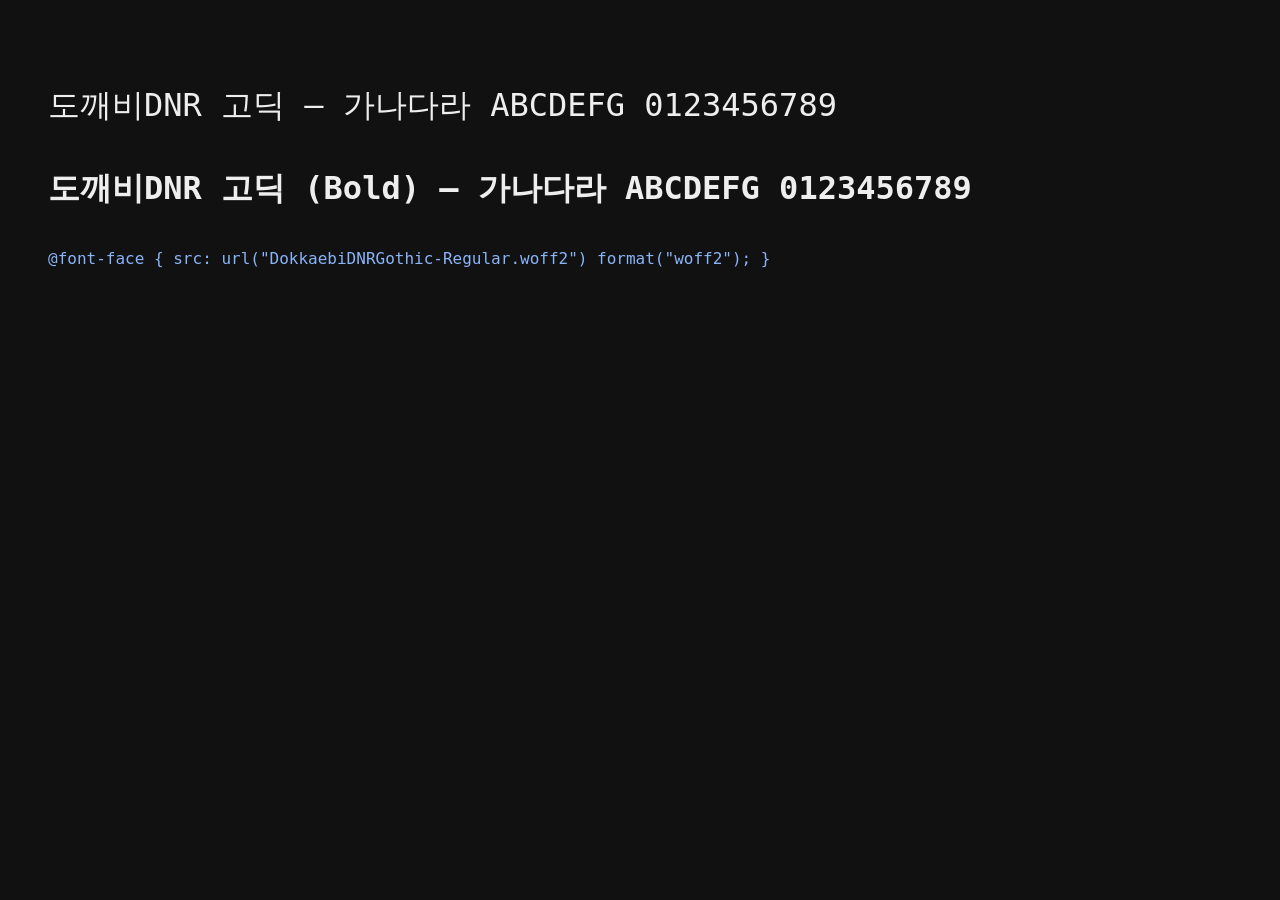
==== web/index.html @ 87e8d24d "Point scripts/CI/docs at the fixed PC-98 reference and frozen library The actual code+docs half of t" ====
<!DOCTYPE html>
<html lang="ko">
<head>
<meta charset="utf-8">
<title>도깨비DNR 고딕</title>
<style>
  @font-face {
    font-family: "Dokkaebi DNR Gothic";
    src: url("DokkaebiDNRGothic-Regular.woff2") format("woff2");
    font-weight: 400;
  }
  @font-face {
    font-family: "Dokkaebi DNR Gothic";
    src: url("DokkaebiDNRGothic-Bold.woff2") format("woff2");
    font-weight: 700;
  }
  body { font-family: "Dokkaebi DNR Gothic", monospace; background: #111; color: #eee;
         padding: 40px; font-size: 32px; line-height: 1.6; }
  .bold { font-weight: 700; }
  code { color: #8ab4f8; }
</style>
</head>
<body>
<p>도깨비DNR 고딕 — 가나다라 ABCDEFG 0123456789</p>
<p class="bold">도깨비DNR 고딕 (Bold) — 가나다라 ABCDEFG 0123456789</p>
<p style="font-size: 16px; color: #999;">
  <code>@font-face { src: url("DokkaebiDNRGothic-Regular.woff2") format("woff2"); }</code>
</p>
</body>
</html>
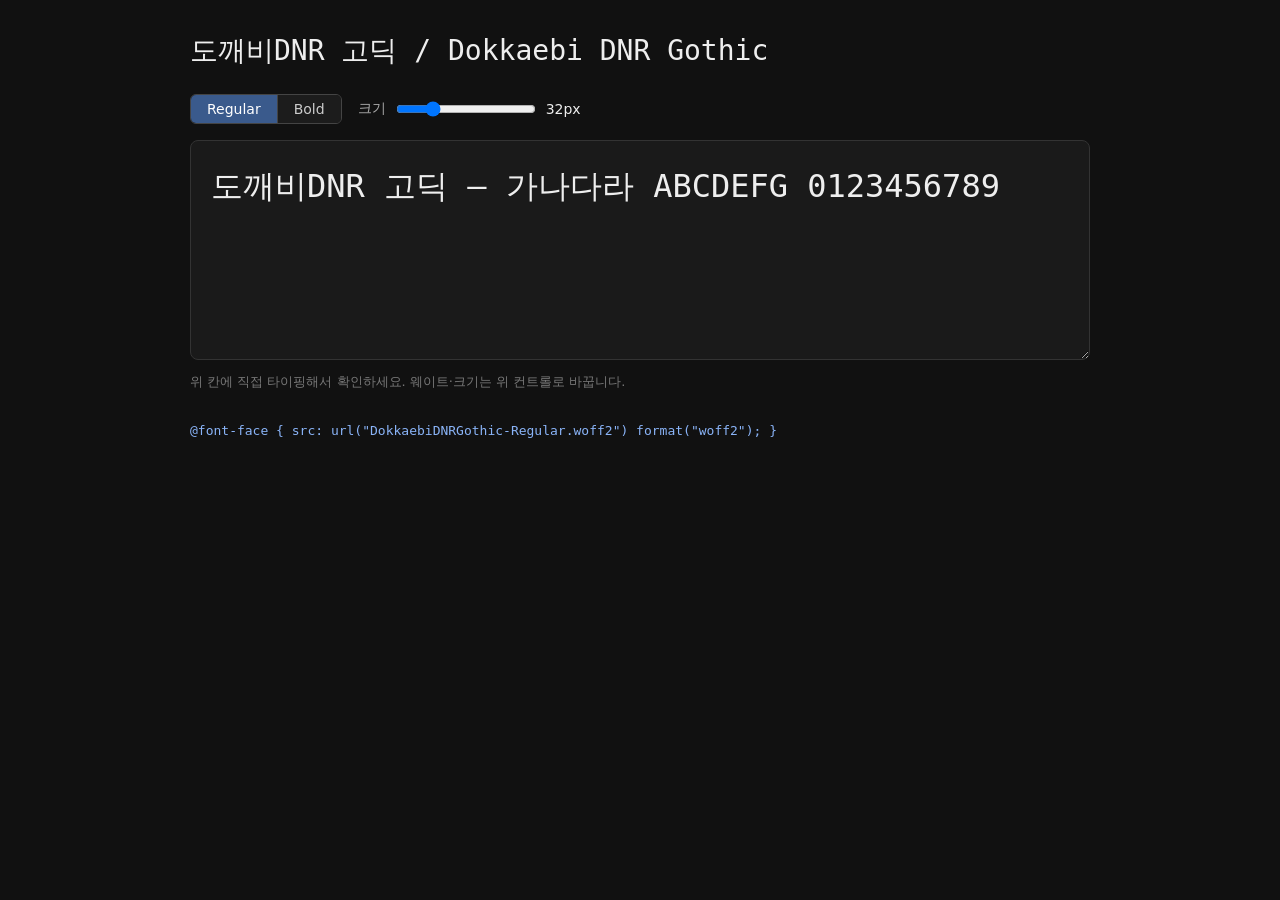
==== commit f0dbeef7: "Add a live text tester to the webfont demo page Textarea you can type into directly, plus Regular/Bo" ====
--- a/web/index.html
+++ b/web/index.html
@@ -2,6 +2,7 @@
 <html lang="ko">
 <head>
 <meta charset="utf-8">
+<meta name="viewport" content="width=device-width, initial-scale=1">
 <title>도깨비DNR 고딕</title>
 <style>
   @font-face {
@@ -14,17 +15,93 @@
     src: url("DokkaebiDNRGothic-Bold.woff2") format("woff2");
     font-weight: 700;
   }
-  body { font-family: "Dokkaebi DNR Gothic", monospace; background: #111; color: #eee;
-         padding: 40px; font-size: 32px; line-height: 1.6; }
-  .bold { font-weight: 700; }
+  * { box-sizing: border-box; }
+  body {
+    font-family: system-ui, sans-serif;
+    background: #111; color: #eee;
+    margin: 0; padding: 32px 24px 48px;
+  }
+  h1 {
+    font-family: "Dokkaebi DNR Gothic", monospace;
+    font-size: 28px; font-weight: 400; margin: 0 0 24px;
+  }
+  .panel {
+    max-width: 900px; margin: 0 auto;
+  }
+  .controls {
+    display: flex; flex-wrap: wrap; align-items: center; gap: 16px;
+    margin-bottom: 16px; font-size: 14px; color: #aaa;
+  }
+  .seg { display: inline-flex; border: 1px solid #444; border-radius: 6px; overflow: hidden; }
+  .seg button {
+    font: inherit; color: #ccc; background: #1c1c1c; border: none;
+    padding: 6px 16px; cursor: pointer;
+  }
+  .seg button + button { border-left: 1px solid #444; }
+  .seg button[aria-pressed="true"] { background: #3a5a8c; color: #fff; }
+  .size-row { display: flex; align-items: center; gap: 8px; }
+  .size-row input[type="range"] { width: 140px; }
+  #sizeLabel { min-width: 4ch; color: #eee; }
+  textarea {
+    display: block; width: 100%; min-height: 220px;
+    background: #1a1a1a; color: #eee;
+    border: 1px solid #333; border-radius: 8px;
+    padding: 20px; margin: 0 0 12px;
+    font-family: "Dokkaebi DNR Gothic", monospace;
+    line-height: 1.6; resize: vertical;
+  }
+  .hint { font-size: 13px; color: #777; }
   code { color: #8ab4f8; }
 </style>
 </head>
 <body>
-<p>도깨비DNR 고딕 — 가나다라 ABCDEFG 0123456789</p>
-<p class="bold">도깨비DNR 고딕 (Bold) — 가나다라 ABCDEFG 0123456789</p>
-<p style="font-size: 16px; color: #999;">
-  <code>@font-face { src: url("DokkaebiDNRGothic-Regular.woff2") format("woff2"); }</code>
-</p>
+<div class="panel">
+  <h1>도깨비DNR 고딕 / Dokkaebi DNR Gothic</h1>
+
+  <div class="controls">
+    <div class="seg" id="weightSeg">
+      <button type="button" data-weight="400" aria-pressed="true">Regular</button>
+      <button type="button" data-weight="700" aria-pressed="false">Bold</button>
+    </div>
+    <div class="size-row">
+      <label for="sizeRange">크기</label>
+      <input type="range" id="sizeRange" min="12" max="96" step="1" value="32">
+      <span id="sizeLabel">32px</span>
+    </div>
+  </div>
+
+  <textarea id="tester" spellcheck="false">도깨비DNR 고딕 — 가나다라 ABCDEFG 0123456789</textarea>
+  <p class="hint">위 칸에 직접 타이핑해서 확인하세요. 웨이트·크기는 위 컨트롤로 바꿉니다.</p>
+
+  <p class="hint" style="margin-top: 32px;">
+    <code>@font-face { src: url("DokkaebiDNRGothic-Regular.woff2") format("woff2"); }</code>
+  </p>
+</div>
+
+<script>
+  const textarea = document.getElementById("tester");
+  const sizeRange = document.getElementById("sizeRange");
+  const sizeLabel = document.getElementById("sizeLabel");
+  const weightSeg = document.getElementById("weightSeg");
+
+  function applySize(px) {
+    textarea.style.fontSize = px + "px";
+    sizeLabel.textContent = px + "px";
+  }
+  function applyWeight(w) {
+    textarea.style.fontWeight = w;
+    for (const btn of weightSeg.querySelectorAll("button"))
+      btn.setAttribute("aria-pressed", btn.dataset.weight === String(w));
+  }
+
+  sizeRange.addEventListener("input", () => applySize(sizeRange.value));
+  weightSeg.addEventListener("click", e => {
+    const btn = e.target.closest("button[data-weight]");
+    if (btn) applyWeight(btn.dataset.weight);
+  });
+
+  applySize(sizeRange.value);
+  applyWeight(400);
+</script>
 </body>
 </html>
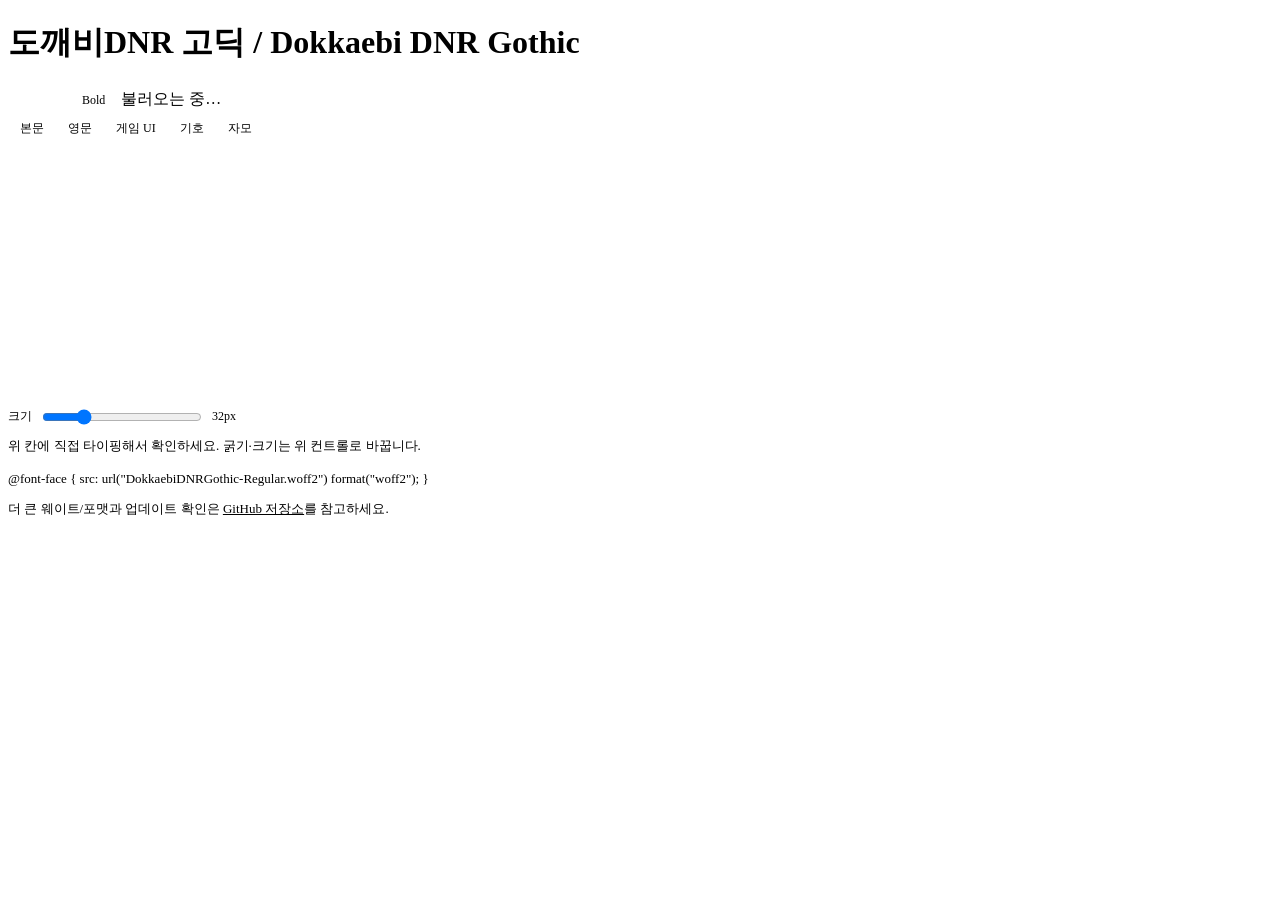
==== commit 31a3bbaf: "프리뷰를 인덱스 페이지와 한 파일로 통합, 커닝 검수 페이지 제거 - web/index.html이 곧 /preview: 공개 명세 페이지(GitHub Pages)와 로컬   에디터" ====
--- a/web/index.html
+++ b/web/index.html
@@ -4,7 +4,23 @@
 <meta charset="utf-8">
 <meta name="viewport" content="width=device-width, initial-scale=1">
 <title>도깨비DNR 고딕</title>
+<link rel="stylesheet" href="editor.css">
+<script src="preview_presets.js"></script>
 <style>
+  /* This file IS both pages: the public specimen (GitHub Pages -- the
+     .github/workflows/webfont.yml deploy copies it into _site/ with
+     editor.css, preview_presets.js and the woff2s) and the editor's own
+     /preview (scripts/editor_server.py serves this same file and injects
+     tools/preview_local.js before </body>, which adds a second render box
+     drawing the CURRENT SAVED glyphs -- pre-build data the webfont can't
+     show yet). There is no other preview page.
+
+     Contract with preview_local.js: the element ids tester / presets /
+     weightSeg / sizeRange / status and the PRESETS global stay stable --
+     that script hooks them by name and adds nothing else to this file.
+
+     CSS here is page-specific only; shared tokens/.app/.topbar/.card/.btn/
+     .status live in editor.css (the same file every editor page links). */
   @font-face {
     font-family: "Dokkaebi DNR Gothic";
     src: url("DokkaebiDNRGothic-Regular.woff2") format("woff2");
@@ -15,67 +31,64 @@
     src: url("DokkaebiDNRGothic-Bold.woff2") format("woff2");
     font-weight: 700;
   }
-  * { box-sizing: border-box; }
-  body {
-    font-family: system-ui, sans-serif;
-    background: #111; color: #eee;
-    margin: 0; padding: 32px 24px 48px;
-  }
-  h1 {
-    font-family: "Dokkaebi DNR Gothic", monospace;
-    font-size: 28px; font-weight: 400; margin: 0 0 24px;
-  }
-  .panel {
-    max-width: 900px; margin: 0 auto;
-  }
-  .controls {
-    display: flex; flex-wrap: wrap; align-items: center; gap: 16px;
-    margin-bottom: 16px; font-size: 14px; color: #aaa;
-  }
-  .seg { display: inline-flex; border: 1px solid #444; border-radius: 6px; overflow: hidden; }
-  .seg button {
-    font: inherit; color: #ccc; background: #1c1c1c; border: none;
-    padding: 6px 16px; cursor: pointer;
-  }
-  .seg button + button { border-left: 1px solid #444; }
-  .seg button[aria-pressed="true"] { background: #3a5a8c; color: #fff; }
-  .size-row { display: flex; align-items: center; gap: 8px; }
-  .size-row input[type="range"] { width: 140px; }
-  #sizeLabel { min-width: 4ch; color: #eee; }
-  textarea {
-    display: block; width: 100%; min-height: 220px;
-    background: #1a1a1a; color: #eee;
-    border: 1px solid #333; border-radius: 8px;
-    padding: 20px; margin: 0 0 12px;
-    font-family: "Dokkaebi DNR Gothic", monospace;
-    line-height: 1.6; resize: vertical;
-  }
-  .hint { font-size: 13px; color: #777; }
-  code { color: #8ab4f8; }
+
+  .seg { display: inline-flex; border: 1px solid var(--grid-line); border-radius: 8px;
+         overflow: hidden; }
+  .seg button { border: 0; background: var(--panel); color: var(--muted);
+                font: inherit; font-size: 12px; padding: 6px 12px; cursor: pointer; }
+  .seg button + button { border-left: 1px solid var(--grid-line); }
+  .seg button[aria-pressed="true"] { background: var(--accent); color: #fff; }
+
+  textarea { width: 100%; min-height: 220px; resize: vertical; font: inherit;
+             padding: 10px 12px; border: 1px solid var(--grid-line);
+             border-radius: 8px; background: var(--panel); color: var(--ink);
+             font-family: "Dokkaebi DNR Gothic", monospace; line-height: 1.6; }
+
+  .scale-row { display: flex; align-items: center; gap: 8px; margin-top: 10px;
+               font-size: 12px; color: var(--muted); }
+  .scale-row input[type="range"] { width: 160px; }
+
+  .hint { font-size: 13px; color: var(--muted); margin-top: 10px; }
+  code { font-family: var(--mono); color: var(--accent); }
 </style>
 </head>
 <body>
-<div class="panel">
-  <h1>도깨비DNR 고딕 / Dokkaebi DNR Gothic</h1>
-
-  <div class="controls">
-    <div class="seg" id="weightSeg">
+<div class="app">
+  <header class="topbar">
+    <h1>도깨비DNR 고딕 / Dokkaebi DNR Gothic</h1>
+    <div class="seg" id="weightSeg" role="tablist" aria-label="굵기">
       <button type="button" data-weight="400" aria-pressed="true">Regular</button>
       <button type="button" data-weight="700" aria-pressed="false">Bold</button>
     </div>
-    <div class="size-row">
+    <span class="status" id="status">불러오는 중…</span>
+  </header>
+
+  <div class="card">
+    <div class="seg" id="presets" style="margin-bottom: 10px;">
+      <button type="button" data-preset="body">본문</button>
+      <button type="button" data-preset="en">영문</button>
+      <button type="button" data-preset="game">게임 UI</button>
+      <button type="button" data-preset="symbols">기호</button>
+      <button type="button" data-preset="jamo">자모</button>
+    </div>
+    <textarea id="tester" spellcheck="false"></textarea>
+    <div class="scale-row">
       <label for="sizeRange">크기</label>
       <input type="range" id="sizeRange" min="12" max="96" step="1" value="32">
       <span id="sizeLabel">32px</span>
     </div>
+    <p class="hint">위 칸에 직접 타이핑해서 확인하세요. 굵기·크기는 위 컨트롤로 바꿉니다.</p>
   </div>
 
-  <textarea id="tester" spellcheck="false">도깨비DNR 고딕 — 가나다라 ABCDEFG 0123456789</textarea>
-  <p class="hint">위 칸에 직접 타이핑해서 확인하세요. 웨이트·크기는 위 컨트롤로 바꿉니다.</p>
-
-  <p class="hint" style="margin-top: 32px;">
-    <code>@font-face { src: url("DokkaebiDNRGothic-Regular.woff2") format("woff2"); }</code>
-  </p>
+  <div class="card" style="margin-top: 16px;">
+    <p class="hint" style="margin-top: 0;">
+      <code>@font-face { src: url("DokkaebiDNRGothic-Regular.woff2") format("woff2"); }</code>
+    </p>
+    <p class="hint">
+      더 큰 웨이트/포맷과 업데이트 확인은
+      <a href="https://github.com/flvrdoyster/font" style="color: var(--accent);">GitHub 저장소</a>를 참고하세요.
+    </p>
+  </div>
 </div>
 
 <script>
@@ -83,6 +96,13 @@
   const sizeRange = document.getElementById("sizeRange");
   const sizeLabel = document.getElementById("sizeLabel");
   const weightSeg = document.getElementById("weightSeg");
+  const presetsEl = document.getElementById("presets");
+  const statusEl = document.getElementById("status");
+
+  // 프리셋 텍스트는 preview_presets.js 하나뿐 -- 여긴 그 객체를 그대로 쓴다.
+  // 로컬(/preview)에서는 preview_local.js가 검수(내부 QA 전용) 프리셋을 여기에
+  // 얹는다 -- 그래서 const지만 객체 내용은 그 스크립트가 건드릴 수 있어야 한다.
+  const PRESETS = PREVIEW_PRESETS;
 
   function applySize(px) {
     textarea.style.fontSize = px + "px";
@@ -99,9 +119,24 @@
     const btn = e.target.closest("button[data-weight]");
     if (btn) applyWeight(btn.dataset.weight);
   });
+  presetsEl.addEventListener("click", e => {
+    const btn = e.target.closest("button[data-preset]");
+    if (btn) textarea.value = PRESETS[btn.dataset.preset];
+  });
 
   applySize(sizeRange.value);
   applyWeight(400);
+  textarea.value = PRESETS.body;
+
+  Promise.all([
+    document.fonts.load('16px "Dokkaebi DNR Gothic"'),
+    document.fonts.load('700 16px "Dokkaebi DNR Gothic"'),
+  ]).then(() => {
+    statusEl.textContent = "준비됨";
+    statusEl.dataset.on = "true";
+  }).catch(() => {
+    statusEl.textContent = "불러오기 실패";
+  });
 </script>
 </body>
 </html>
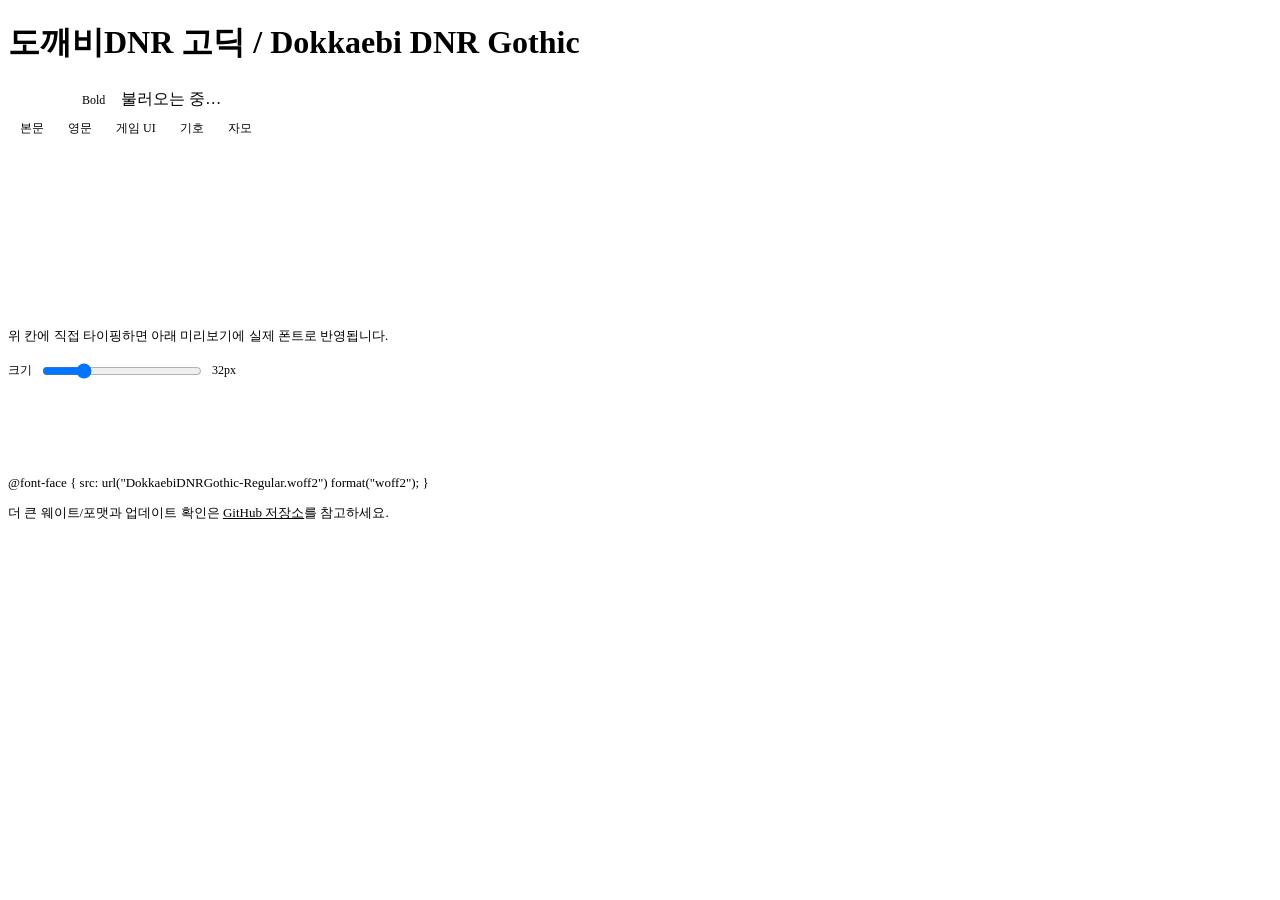
==== commit 0d0bfd24: "프리뷰/입력 분리, 로컬 전용 렌더 박스 제거 - 입력창은 폰트 미적용(시스템 UI 폰트, 타이핑 전용)으로 두고, 실제   웹폰트 렌더링은 별도 미리보기 영역(#previewBo" ====
--- a/web/index.html
+++ b/web/index.html
@@ -7,17 +7,14 @@
 <link rel="stylesheet" href="editor.css">
 <script src="preview_presets.js"></script>
 <style>
-  /* This file IS both pages: the public specimen (GitHub Pages -- the
-     .github/workflows/webfont.yml deploy copies it into _site/ with
-     editor.css, preview_presets.js and the woff2s) and the editor's own
-     /preview (scripts/editor_server.py serves this same file and injects
-     tools/preview_local.js before </body>, which adds a second render box
-     drawing the CURRENT SAVED glyphs -- pre-build data the webfont can't
-     show yet). There is no other preview page.
-
-     Contract with preview_local.js: the element ids tester / presets /
-     weightSeg / sizeRange / status and the PRESETS global stay stable --
-     that script hooks them by name and adds nothing else to this file.
+  /* This file IS both pages, byte-for-byte, no local-only addition: the
+     public specimen (GitHub Pages -- .github/workflows/webfont.yml copies
+     it into _site/ with editor.css, preview_presets.js and the woff2s) and
+     the editor's own /preview (scripts/editor_server.py serves this exact
+     file). What differs between the two is only which woff2s answer at
+     DokkaebiDNRGothic-{Regular,Bold}.woff2 -- the deployed webfont build vs.
+     whatever's in build/ locally -- so /preview always shows the last
+     build, not necessarily what's currently saved in glyphs_*.json.
 
      CSS here is page-specific only; shared tokens/.app/.topbar/.card/.btn/
      .status live in editor.css (the same file every editor page links). */
@@ -39,14 +36,21 @@
   .seg button + button { border-left: 1px solid var(--grid-line); }
   .seg button[aria-pressed="true"] { background: var(--accent); color: #fff; }
 
-  textarea { width: 100%; min-height: 220px; resize: vertical; font: inherit;
+  textarea { width: 100%; min-height: 140px; resize: vertical; font: inherit;
              padding: 10px 12px; border: 1px solid var(--grid-line);
              border-radius: 8px; background: var(--panel); color: var(--ink);
-             font-family: "Dokkaebi DNR Gothic", monospace; line-height: 1.6; }
+             line-height: 1.6; }
 
-  .scale-row { display: flex; align-items: center; gap: 8px; margin-top: 10px;
+  .scale-row { display: flex; align-items: center; gap: 8px; margin-bottom: 10px;
                font-size: 12px; color: var(--muted); }
   .scale-row input[type="range"] { width: 160px; }
+
+  /* The one thing on the page actually styled with the webfont -- input
+     above stays the page's own UI font on purpose (see the head comment),
+     so nothing here is typed directly, only rendered from it. */
+  #previewBox { font-family: "Dokkaebi DNR Gothic", monospace; line-height: 1.6;
+                white-space: pre-wrap; word-break: break-word; min-height: 60px;
+                padding: 4px 2px; color: var(--ink); }
 
   .hint { font-size: 13px; color: var(--muted); margin-top: 10px; }
   code { font-family: var(--mono); color: var(--accent); }
@@ -72,12 +76,16 @@
       <button type="button" data-preset="jamo">자모</button>
     </div>
     <textarea id="tester" spellcheck="false"></textarea>
+    <p class="hint">위 칸에 직접 타이핑하면 아래 미리보기에 실제 폰트로 반영됩니다.</p>
+  </div>
+
+  <div class="card" id="previewCard" style="margin-top: 16px;">
     <div class="scale-row">
       <label for="sizeRange">크기</label>
       <input type="range" id="sizeRange" min="12" max="96" step="1" value="32">
       <span id="sizeLabel">32px</span>
     </div>
-    <p class="hint">위 칸에 직접 타이핑해서 확인하세요. 굵기·크기는 위 컨트롤로 바꿉니다.</p>
+    <div id="previewBox"></div>
   </div>
 
   <div class="card" style="margin-top: 16px;">
@@ -93,6 +101,7 @@
 
 <script>
   const textarea = document.getElementById("tester");
+  const previewBox = document.getElementById("previewBox");
   const sizeRange = document.getElementById("sizeRange");
   const sizeLabel = document.getElementById("sizeLabel");
   const weightSeg = document.getElementById("weightSeg");
@@ -100,18 +109,19 @@
   const statusEl = document.getElementById("status");
 
   // 프리셋 텍스트는 preview_presets.js 하나뿐 -- 여긴 그 객체를 그대로 쓴다.
-  // 로컬(/preview)에서는 preview_local.js가 검수(내부 QA 전용) 프리셋을 여기에
-  // 얹는다 -- 그래서 const지만 객체 내용은 그 스크립트가 건드릴 수 있어야 한다.
   const PRESETS = PREVIEW_PRESETS;
 
   function applySize(px) {
-    textarea.style.fontSize = px + "px";
+    previewBox.style.fontSize = px + "px";
     sizeLabel.textContent = px + "px";
   }
   function applyWeight(w) {
-    textarea.style.fontWeight = w;
+    previewBox.style.fontWeight = w;
     for (const btn of weightSeg.querySelectorAll("button"))
       btn.setAttribute("aria-pressed", btn.dataset.weight === String(w));
+  }
+  function syncPreview() {
+    previewBox.textContent = textarea.value;
   }
 
   sizeRange.addEventListener("input", () => applySize(sizeRange.value));
@@ -119,14 +129,16 @@
     const btn = e.target.closest("button[data-weight]");
     if (btn) applyWeight(btn.dataset.weight);
   });
+  textarea.addEventListener("input", syncPreview);
   presetsEl.addEventListener("click", e => {
     const btn = e.target.closest("button[data-preset]");
-    if (btn) textarea.value = PRESETS[btn.dataset.preset];
+    if (btn) { textarea.value = PRESETS[btn.dataset.preset]; syncPreview(); }
   });
 
   applySize(sizeRange.value);
   applyWeight(400);
   textarea.value = PRESETS.body;
+  syncPreview();
 
   Promise.all([
     document.fonts.load('16px "Dokkaebi DNR Gothic"'),
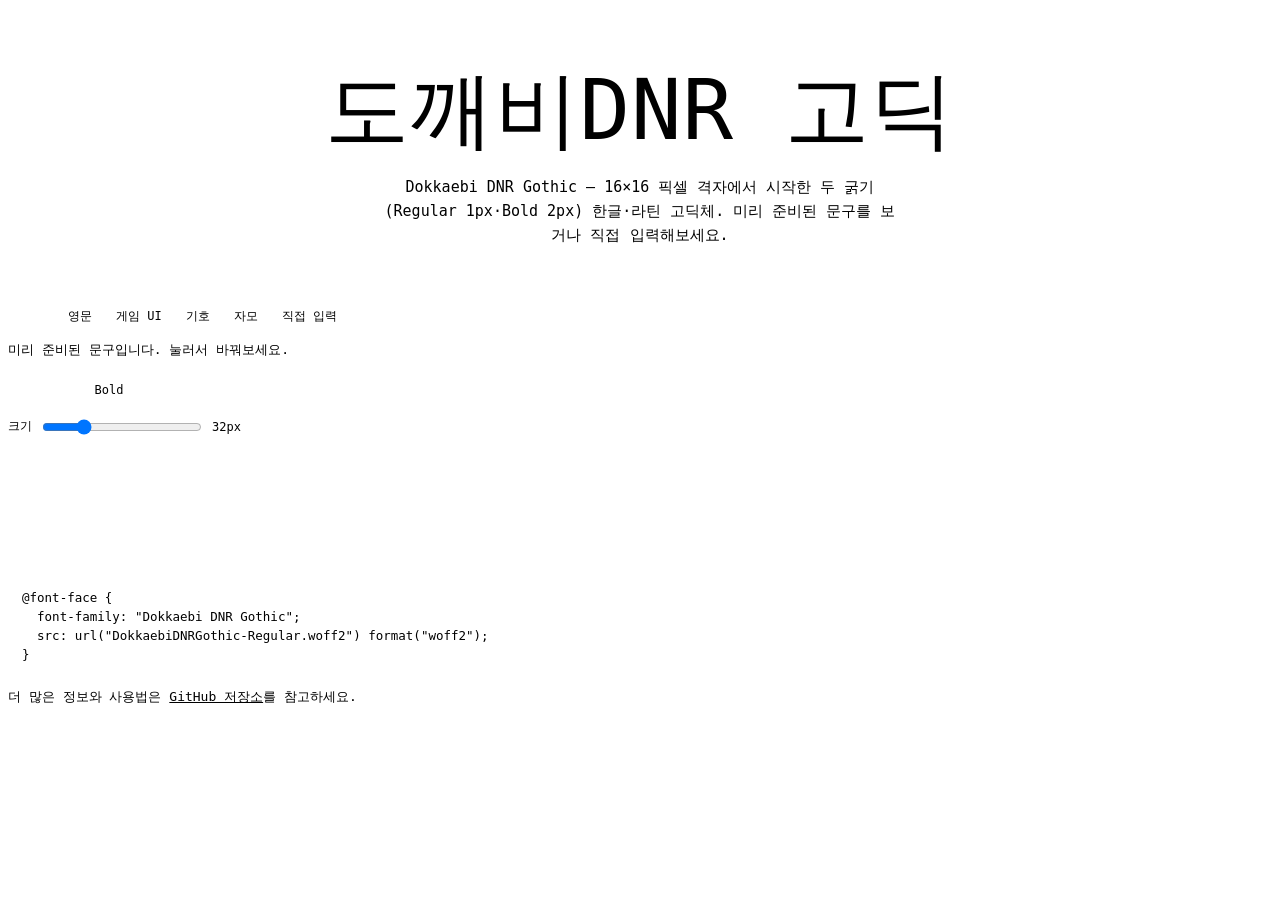
==== commit 7a7fce1c: "공개 페이지 디자인 정리: 히어로 섹션, 강조색 교체, 접근성 수정 - 히어로 섹션 추가 -- 실제 웹폰트로 렌더링한 폰트 이름(h1)과 한 줄 소개.   굵기 토글이 히어로와 미" ====
--- a/web/index.html
+++ b/web/index.html
@@ -7,79 +7,159 @@
 <link rel="stylesheet" href="editor.css">
 <script src="preview_presets.js"></script>
 <style>
-  /* This file IS both pages, byte-for-byte, no local-only addition: the
-     public specimen (GitHub Pages -- .github/workflows/webfont.yml copies
-     it into _site/ with editor.css, preview_presets.js and the woff2s) and
-     the editor's own /preview (scripts/editor_server.py serves this exact
-     file). What differs between the two is only which woff2s answer at
-     DokkaebiDNRGothic-{Regular,Bold}.woff2 -- the deployed webfont build vs.
-     whatever's in build/ locally -- so /preview always shows the last
-     build, not necessarily what's currently saved in glyphs_*.json.
+  /* This file IS both pages, served byte-for-byte to each: the public
+     specimen (GitHub Pages -- .github/workflows/webfont.yml copies it into
+     _site/ with editor.css, preview_presets.js and the woff2s) and the
+     editor's own /preview (scripts/editor_server.py serves this exact file,
+     injecting nothing). Two things differ at RUNTIME, not in the file:
+     which woff2s answer at DokkaebiDNRGothic-{Regular,Bold}.woff2 (the
+     deployed build vs. whatever is in build/ locally -- so /preview shows
+     the last BUILD, not necessarily what is saved in glyphs_*.json), and
+     the status pill, which the script switches on for localhost only.
 
      CSS here is page-specific only; shared tokens/.app/.topbar/.card/.btn/
      .status live in editor.css (the same file every editor page links). */
+  /* font-display: swap -- on a specimen page the font IS the content, so the
+     default (block: up to 3s of INVISIBLE text) would show a blank hero and
+     blank preview to anyone on a slow connection. Swapping through the
+     fallback is the lesser evil: text is readable immediately and the
+     status pill above already tells you when the real font has landed. */
   @font-face {
     font-family: "Dokkaebi DNR Gothic";
     src: url("DokkaebiDNRGothic-Regular.woff2") format("woff2");
     font-weight: 400;
+    font-display: swap;
   }
   @font-face {
     font-family: "Dokkaebi DNR Gothic";
     src: url("DokkaebiDNRGothic-Bold.woff2") format("woff2");
     font-weight: 700;
-  }
+    font-display: swap;
+  }
+
+  /* Pixel font everywhere on this page EXCEPT the two places it'd hurt
+     legibility of what's functionally a code sample: the free-typing
+     textarea (opts out below) and the @font-face snippet (already pinned to
+     var(--mono) on its own selector, so it's untouched by this). Fixed at
+     Regular/400 regardless of the weight toggle -- that toggle is about
+     what the SPECIMEN (#heroWord/#previewBox) demonstrates, not the page's
+     own chrome; UI text has no "bold" state to switch to here. .status gets
+     its own copy of this because editor.css already sets its font-family
+     directly (same specificity, this rule wins by appearing later). */
+  .app { font-family: "Dokkaebi DNR Gothic", monospace; font-weight: 400; }
+  .status { font-family: "Dokkaebi DNR Gothic", monospace; font-weight: 400; }
+
+  /* max-width + auto-scroll instead of letting the pills shrink: at 320px the
+     six preset buttons were squeezing their labels onto two lines ("본/문",
+     "게임/UI"). nowrap keeps every label on one line and the group scrolls
+     sideways when it can't fit. */
+  /* The hidden ATTRIBUTE only works through the UA stylesheet's display:none,
+     which any author-level display rule outranks -- editor.css's
+     `.topbar { display: flex }` was doing exactly that and leaving the
+     local-only status bar visible in public. Restore it for everything. */
+  [hidden] { display: none !important; }
 
   .seg { display: inline-flex; border: 1px solid var(--grid-line); border-radius: 8px;
-         overflow: hidden; }
+         overflow-x: auto; max-width: 100%; }
   .seg button { border: 0; background: var(--panel); color: var(--muted);
-                font: inherit; font-size: 12px; padding: 6px 12px; cursor: pointer; }
+                font: inherit; font-size: 12px; padding: 6px 12px; cursor: pointer;
+                white-space: nowrap; flex: none; }
   .seg button + button { border-left: 1px solid var(--grid-line); }
   .seg button[aria-pressed="true"] { background: var(--accent); color: #fff; }
 
-  textarea { width: 100%; min-height: 140px; resize: vertical; font: inherit;
+  /* Cards get a touch more room and a hairline shadow here -- this page is
+     the public face, tools/*.html are dense working screens, so the two
+     are allowed to feel different even sharing editor.css's tokens. */
+  .app .card { padding: 22px 24px; box-shadow: 0 1px 2px rgba(25, 28, 34, 0.04); }
+  .app .card + .card { margin-top: 18px; }
+
+  /* These three sit right on the page background -- no white box -- while
+     keeping the .card class for its layout/spacing (margin-top above,
+     nothing else depends on it here). Everything actually visible inside
+     each (the .seg pill group, the textarea, #previewBox) draws its own
+     chrome already, so there's no bare unstyled content underneath. */
+  #selectCard, #inputCard, #previewCard { background: none; border: none; box-shadow: none; padding: 0; }
+
+  .hero { text-align: center; padding: 52px 12px 40px; }
+  /* h1, so the page has exactly one -- but styled from scratch, since the
+     browser default margin/size and editor.css's .topbar h1 rule (which
+     doesn't reach here) both fight the hero sizing. */
+  .hero-word { font-family: "Dokkaebi DNR Gothic", monospace; font-weight: 400;
+               font-size: clamp(40px, 8vw, 84px); line-height: 1.2; margin: 0;
+               letter-spacing: 0.01em; color: var(--ink); }
+  .hero-sub { margin-top: 14px; font-size: 15px; color: var(--muted);
+              max-width: 520px; margin-left: auto; margin-right: auto; line-height: 1.6; }
+
+  textarea { width: 100%; min-height: 130px; resize: vertical;
+             font-family: var(--sans); font-size: 15px; font-weight: 400;
              padding: 10px 12px; border: 1px solid var(--grid-line);
              border-radius: 8px; background: var(--panel); color: var(--ink);
-             line-height: 1.6; }
-
-  .scale-row { display: flex; align-items: center; gap: 8px; margin-bottom: 10px;
+             line-height: 1.2; }
+
+  .scale-row { display: flex; align-items: center; gap: 8px; margin-bottom: 14px;
                font-size: 12px; color: var(--muted); }
   .scale-row input[type="range"] { width: 160px; }
 
   /* The one thing on the page actually styled with the webfont -- input
      above stays the page's own UI font on purpose (see the head comment),
      so nothing here is typed directly, only rendered from it. */
-  #previewBox { font-family: "Dokkaebi DNR Gothic", monospace; line-height: 1.6;
+  #previewBox { font-family: "Dokkaebi DNR Gothic", monospace; line-height: 1.2;
                 white-space: pre-wrap; word-break: break-word; min-height: 60px;
                 padding: 4px 2px; color: var(--ink); }
 
-  .hint { font-size: 13px; color: var(--muted); margin-top: 10px; }
-  code { font-family: var(--mono); color: var(--accent); }
+  .hint { font-size: 13px; color: var(--muted); }
+  .foot { margin-top: 36px; padding-top: 20px; border-top: 1px solid var(--faint); }
+  .foot .hint + .hint { margin-top: 8px; }
+  .foot a { color: var(--accent); }
+
+  .code-block { background: var(--cell-off); border: 1px solid var(--faint);
+                border-radius: 8px; padding: 12px 14px; overflow-x: auto; }
+  .code-block code { font-family: var(--mono); font-size: 12.5px; line-height: 1.2;
+                      color: var(--ink); white-space: pre; }
+  .code-block .str { color: var(--accent); }
 </style>
 </head>
 <body>
 <div class="app">
-  <header class="topbar">
-    <h1>도깨비DNR 고딕 / Dokkaebi DNR Gothic</h1>
-    <div class="seg" id="weightSeg" role="tablist" aria-label="굵기">
+  <!-- 로컬(/preview)에서만 보인다 -- 아래 스크립트가 호스트를 보고 켠다.
+       빌드된 woff2가 실제로 떴는지 확인하는 작업용 표시라, 폰트가 항상
+       같이 배포되는 공개 페이지에선 방문자에게 의미가 없다. -->
+  <header class="topbar" id="localBar" hidden>
+    <span class="status" id="status">불러오는 중…</span>
+  </header>
+
+  <section class="hero">
+    <h1 class="hero-word" id="heroWord">도깨비DNR 고딕</h1>
+    <p class="hero-sub">Dokkaebi DNR Gothic — 16×16 픽셀 격자에서 시작한 두 굵기(Regular 1px·Bold 2px)
+      한글·라틴 고딕체. 미리 준비된 문구를 보거나 직접 입력해보세요.</p>
+  </section>
+
+  <div class="card" id="selectCard">
+    <!-- role="group", not "tablist": a tablist's children must be role="tab"
+         with aria-selected, and these are plain toggle buttons reporting
+         aria-pressed. Mixing the two makes screen readers announce a tab
+         list whose tabs it can't find. group + aria-label keeps the naming
+         without claiming a widget pattern this isn't. -->
+    <div class="seg" id="presets" role="group" aria-label="문구 선택">
+      <button type="button" data-preset="body" aria-pressed="true">본문</button>
+      <button type="button" data-preset="en" aria-pressed="false">영문</button>
+      <button type="button" data-preset="game" aria-pressed="false">게임 UI</button>
+      <button type="button" data-preset="symbols" aria-pressed="false">기호</button>
+      <button type="button" data-preset="jamo" aria-pressed="false">자모</button>
+      <button type="button" data-preset="custom" aria-pressed="false">직접 입력</button>
+    </div>
+    <p class="hint" id="selectHint" style="margin-top: 10px;">미리 준비된 문구입니다. 눌러서 바꿔보세요.</p>
+  </div>
+
+  <div class="card" id="inputCard" hidden>
+    <textarea id="tester" spellcheck="false" placeholder="여기에 직접 입력해보세요…"></textarea>
+  </div>
+
+  <div class="card" id="previewCard">
+    <div class="seg" id="weightSeg" role="group" aria-label="굵기" style="margin-bottom: 14px;">
       <button type="button" data-weight="400" aria-pressed="true">Regular</button>
       <button type="button" data-weight="700" aria-pressed="false">Bold</button>
     </div>
-    <span class="status" id="status">불러오는 중…</span>
-  </header>
-
-  <div class="card">
-    <div class="seg" id="presets" style="margin-bottom: 10px;">
-      <button type="button" data-preset="body">본문</button>
-      <button type="button" data-preset="en">영문</button>
-      <button type="button" data-preset="game">게임 UI</button>
-      <button type="button" data-preset="symbols">기호</button>
-      <button type="button" data-preset="jamo">자모</button>
-    </div>
-    <textarea id="tester" spellcheck="false"></textarea>
-    <p class="hint">위 칸에 직접 타이핑하면 아래 미리보기에 실제 폰트로 반영됩니다.</p>
-  </div>
-
-  <div class="card" id="previewCard" style="margin-top: 16px;">
     <div class="scale-row">
       <label for="sizeRange">크기</label>
       <input type="range" id="sizeRange" min="12" max="96" step="1" value="32">
@@ -88,25 +168,31 @@
     <div id="previewBox"></div>
   </div>
 
-  <div class="card" style="margin-top: 16px;">
-    <p class="hint" style="margin-top: 0;">
-      <code>@font-face { src: url("DokkaebiDNRGothic-Regular.woff2") format("woff2"); }</code>
-    </p>
-    <p class="hint">
-      더 큰 웨이트/포맷과 업데이트 확인은
-      <a href="https://github.com/flvrdoyster/font" style="color: var(--accent);">GitHub 저장소</a>를 참고하세요.
-    </p>
-  </div>
+  <footer class="foot">
+    <div class="code-block"><code>@font-face {
+  font-family: <span class="str">"Dokkaebi DNR Gothic"</span>;
+  src: url(<span class="str">"DokkaebiDNRGothic-Regular.woff2"</span>) format(<span class="str">"woff2"</span>);
+}</code></div>
+    <p class="hint">더 많은 정보와 사용법은 <a href="https://github.com/flvrdoyster/font">GitHub 저장소</a>를 참고하세요.</p>
+  </footer>
 </div>
 
 <script>
   const textarea = document.getElementById("tester");
+  const inputCard = document.getElementById("inputCard");
   const previewBox = document.getElementById("previewBox");
+  const heroWord = document.getElementById("heroWord");
   const sizeRange = document.getElementById("sizeRange");
   const sizeLabel = document.getElementById("sizeLabel");
   const weightSeg = document.getElementById("weightSeg");
   const presetsEl = document.getElementById("presets");
+  const selectHint = document.getElementById("selectHint");
+  const localBar = document.getElementById("localBar");
   const statusEl = document.getElementById("status");
+
+  // editor_server.py는 127.0.0.1에 바인딩하고 http://localhost:PORT/ 를 안내한다
+  // -- 둘 다 로컬로 친다. 이게 이 파일에서 공개/로컬이 갈리는 유일한 지점이다.
+  const IS_LOCAL = ["localhost", "127.0.0.1", "[::1]"].includes(location.hostname);
 
   // 프리셋 텍스트는 preview_presets.js 하나뿐 -- 여긴 그 객체를 그대로 쓴다.
   const PRESETS = PREVIEW_PRESETS;
@@ -117,11 +203,30 @@
   }
   function applyWeight(w) {
     previewBox.style.fontWeight = w;
+    heroWord.style.fontWeight = w;
     for (const btn of weightSeg.querySelectorAll("button"))
       btn.setAttribute("aria-pressed", btn.dataset.weight === String(w));
   }
-  function syncPreview() {
-    previewBox.textContent = textarea.value;
+
+  // "직접 입력"도 프리셋과 같은 탭 줄의 항목 하나다 -- 골라야 textarea가 나타나고,
+  // 그 탭에 있을 때만 입력이 미리보기에 반영된다. 다른 탭으로 옮기면 입력창은
+  // 숨을 뿐 값은 그대로 남아 있어서, 되돌아오면 쓰던 걸 이어 쓸 수 있다.
+  let activeTab = "body";
+
+  function selectTab(key) {
+    activeTab = key;
+    for (const btn of presetsEl.querySelectorAll("button"))
+      btn.setAttribute("aria-pressed", String(btn.dataset.preset === key));
+    if (key === "custom") {
+      inputCard.hidden = false;
+      selectHint.textContent = "직접 입력한 내용이 아래 미리보기에 실제 폰트로 반영됩니다.";
+      previewBox.textContent = textarea.value;
+      textarea.focus();
+    } else {
+      inputCard.hidden = true;
+      selectHint.textContent = "미리 준비된 문구입니다. 눌러서 바꿔보세요.";
+      previewBox.textContent = PRESETS[key];
+    }
   }
 
   sizeRange.addEventListener("input", () => applySize(sizeRange.value));
@@ -129,26 +234,30 @@
     const btn = e.target.closest("button[data-weight]");
     if (btn) applyWeight(btn.dataset.weight);
   });
-  textarea.addEventListener("input", syncPreview);
+  textarea.addEventListener("input", () => {
+    if (activeTab === "custom") previewBox.textContent = textarea.value;
+  });
   presetsEl.addEventListener("click", e => {
     const btn = e.target.closest("button[data-preset]");
-    if (btn) { textarea.value = PRESETS[btn.dataset.preset]; syncPreview(); }
+    if (btn) selectTab(btn.dataset.preset);
   });
 
   applySize(sizeRange.value);
   applyWeight(400);
-  textarea.value = PRESETS.body;
-  syncPreview();
-
-  Promise.all([
-    document.fonts.load('16px "Dokkaebi DNR Gothic"'),
-    document.fonts.load('700 16px "Dokkaebi DNR Gothic"'),
-  ]).then(() => {
-    statusEl.textContent = "준비됨";
-    statusEl.dataset.on = "true";
-  }).catch(() => {
-    statusEl.textContent = "불러오기 실패";
-  });
+  selectTab(activeTab);
+
+  if (IS_LOCAL) {
+    localBar.hidden = false;
+    Promise.all([
+      document.fonts.load('16px "Dokkaebi DNR Gothic"'),
+      document.fonts.load('700 16px "Dokkaebi DNR Gothic"'),
+    ]).then(() => {
+      statusEl.textContent = "준비됨";
+      statusEl.dataset.on = "true";
+    }).catch(() => {
+      statusEl.textContent = "불러오기 실패";
+    });
+  }
 </script>
 </body>
 </html>
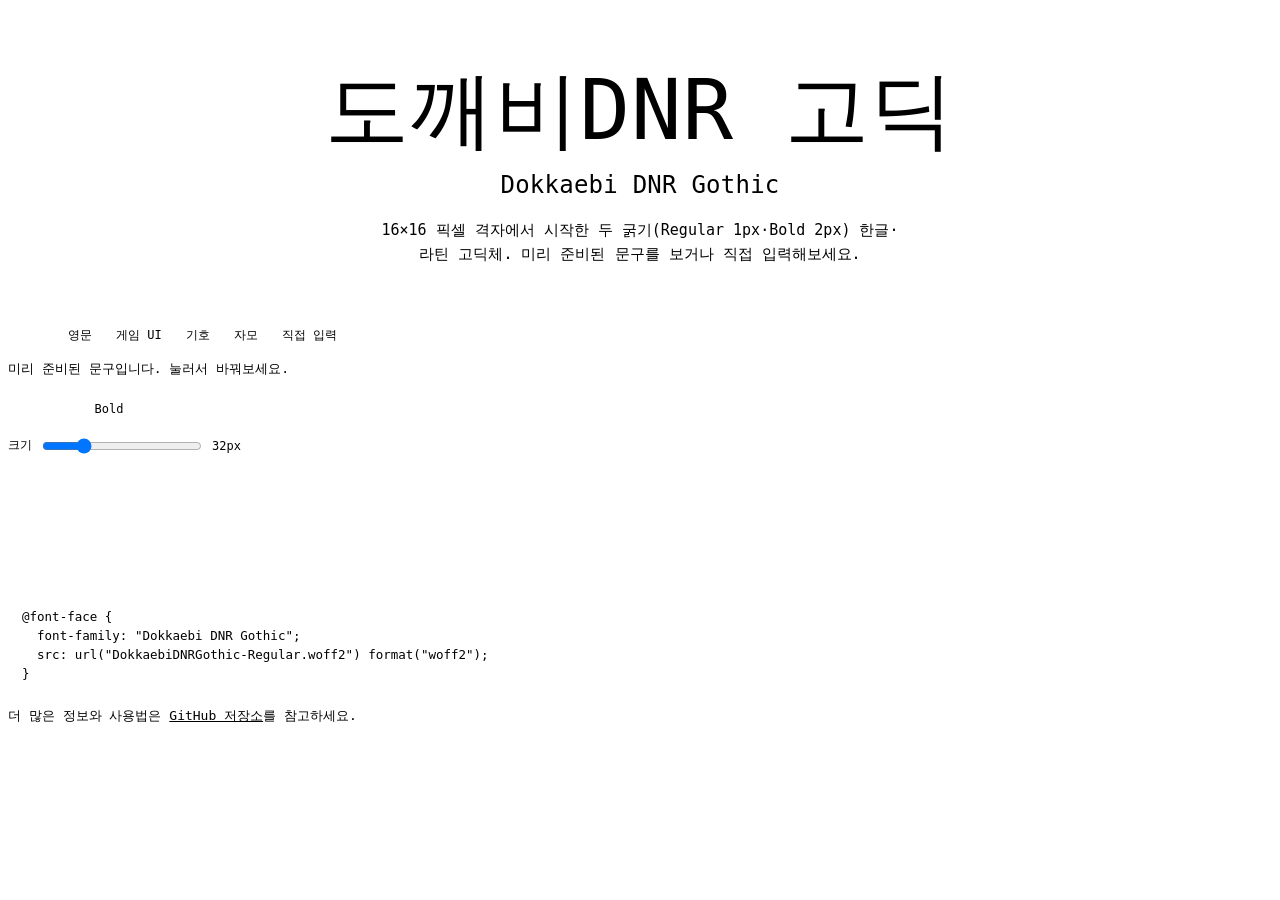
==== commit 0046bf1c: "M/W 폭 정렬, 히어로에 라틴 이름(h2) 추가, 영문 프리셋 개선 - Bold/Light M·W를 2px 획 원칙에 맞게 정리. Light는 대문자가 I(5px) 빼고   전부" ====
--- a/web/index.html
+++ b/web/index.html
@@ -87,7 +87,17 @@
   .hero-word { font-family: "Dokkaebi DNR Gothic", monospace; font-weight: 400;
                font-size: clamp(40px, 8vw, 84px); line-height: 1.2; margin: 0;
                letter-spacing: 0.01em; color: var(--ink); }
-  .hero-sub { margin-top: 14px; font-size: 15px; color: var(--muted);
+  /* The Latin name is the same name in the other script, not a separate
+     heading -- it sits tight under the Hangul one and follows the weight
+     toggle with it (the script drives both), so the hero reads as one
+     two-script wordmark. Every value is set explicitly because h2's UA
+     defaults fight this: 1.5em sizing, 0.83em margins, and a direct
+     font-weight: bold that outranks .app's inherited 400. */
+  .hero-latin { font-family: "Dokkaebi DNR Gothic", monospace; font-weight: 400;
+                font-size: clamp(17px, 2.4vw, 24px); line-height: 1.2;
+                margin: 10px 0 0; letter-spacing: 0.01em; color: var(--ink); }
+
+  .hero-sub { margin-top: 18px; font-size: 15px; color: var(--muted);
               max-width: 520px; margin-left: auto; margin-right: auto; line-height: 1.6; }
 
   textarea { width: 100%; min-height: 130px; resize: vertical;
@@ -130,7 +140,8 @@
 
   <section class="hero">
     <h1 class="hero-word" id="heroWord">도깨비DNR 고딕</h1>
-    <p class="hero-sub">Dokkaebi DNR Gothic — 16×16 픽셀 격자에서 시작한 두 굵기(Regular 1px·Bold 2px)
+    <h2 class="hero-latin" id="heroLatin">Dokkaebi DNR Gothic</h2>
+    <p class="hero-sub">16×16 픽셀 격자에서 시작한 두 굵기(Regular 1px·Bold 2px)
       한글·라틴 고딕체. 미리 준비된 문구를 보거나 직접 입력해보세요.</p>
   </section>
 
@@ -182,6 +193,7 @@
   const inputCard = document.getElementById("inputCard");
   const previewBox = document.getElementById("previewBox");
   const heroWord = document.getElementById("heroWord");
+  const heroLatin = document.getElementById("heroLatin");
   const sizeRange = document.getElementById("sizeRange");
   const sizeLabel = document.getElementById("sizeLabel");
   const weightSeg = document.getElementById("weightSeg");
@@ -204,6 +216,7 @@
   function applyWeight(w) {
     previewBox.style.fontWeight = w;
     heroWord.style.fontWeight = w;
+    heroLatin.style.fontWeight = w;
     for (const btn of weightSeg.querySelectorAll("button"))
       btn.setAttribute("aria-pressed", btn.dataset.weight === String(w));
   }
